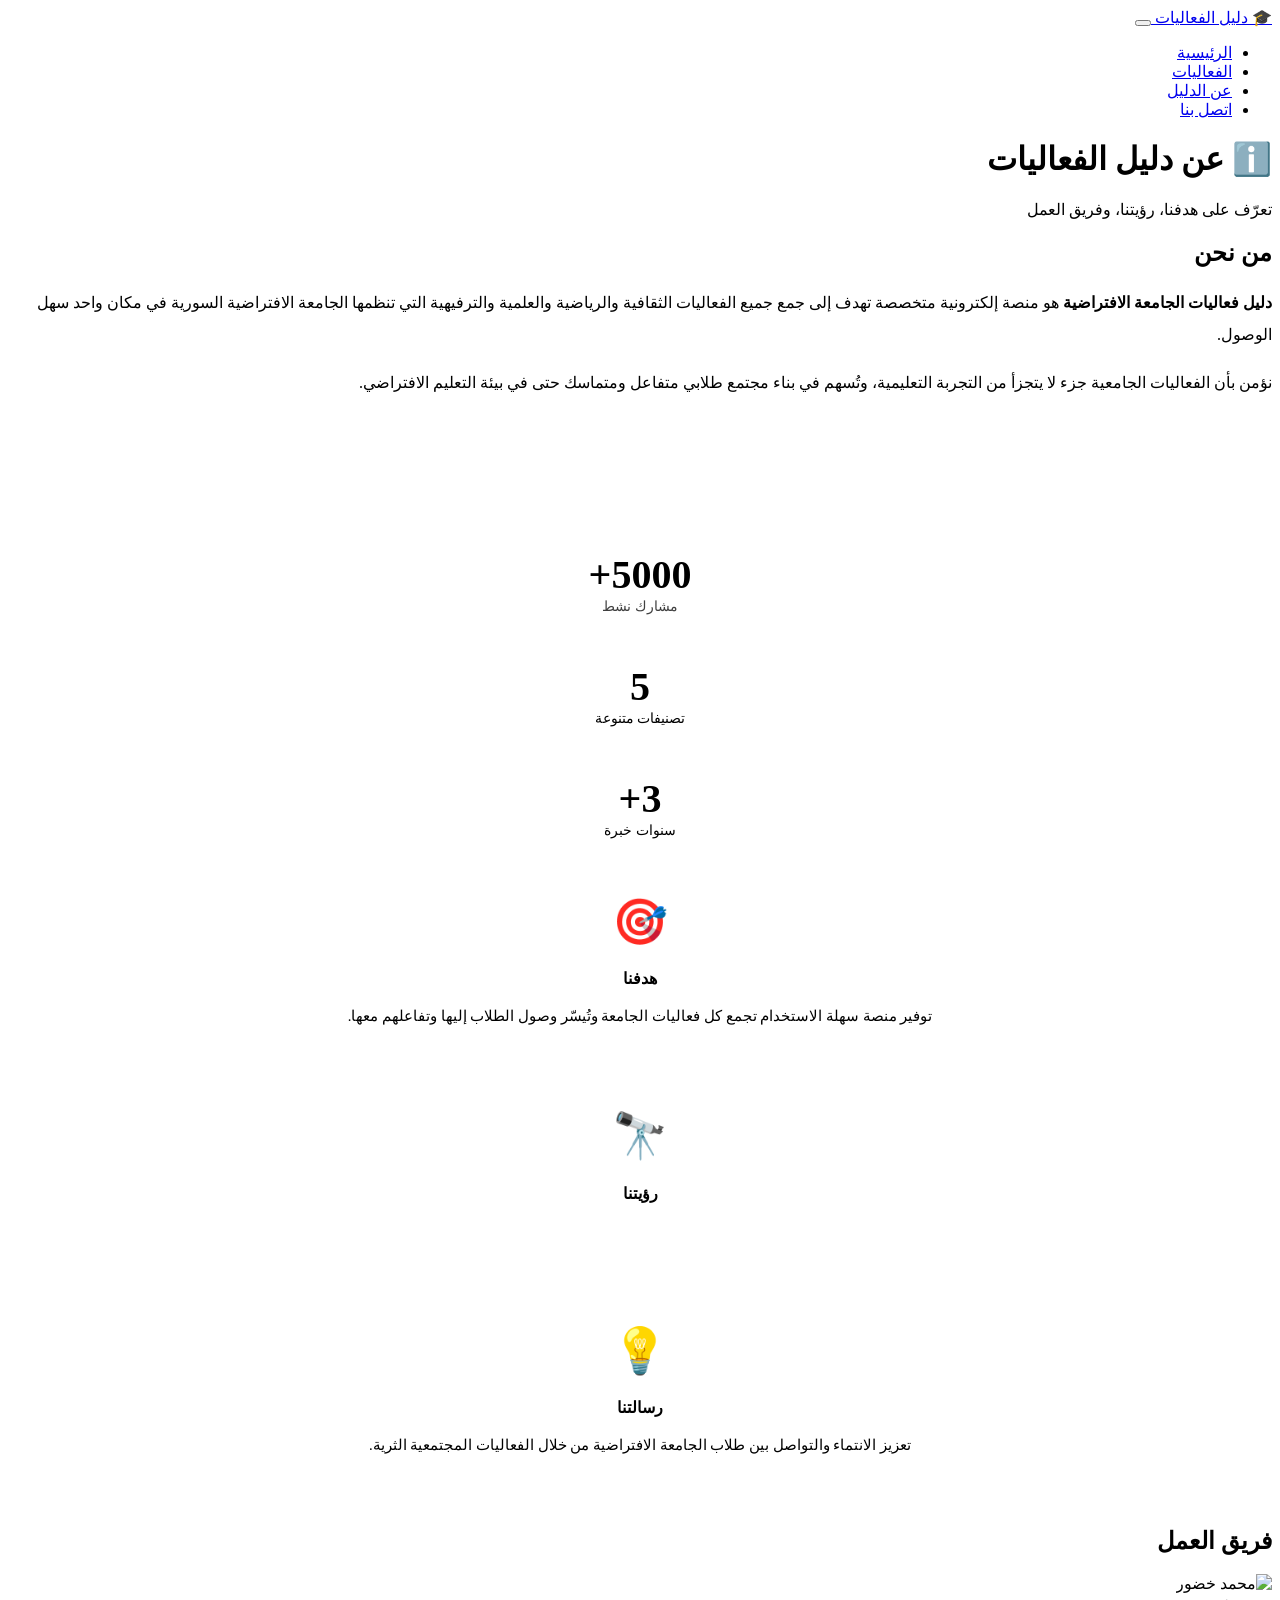
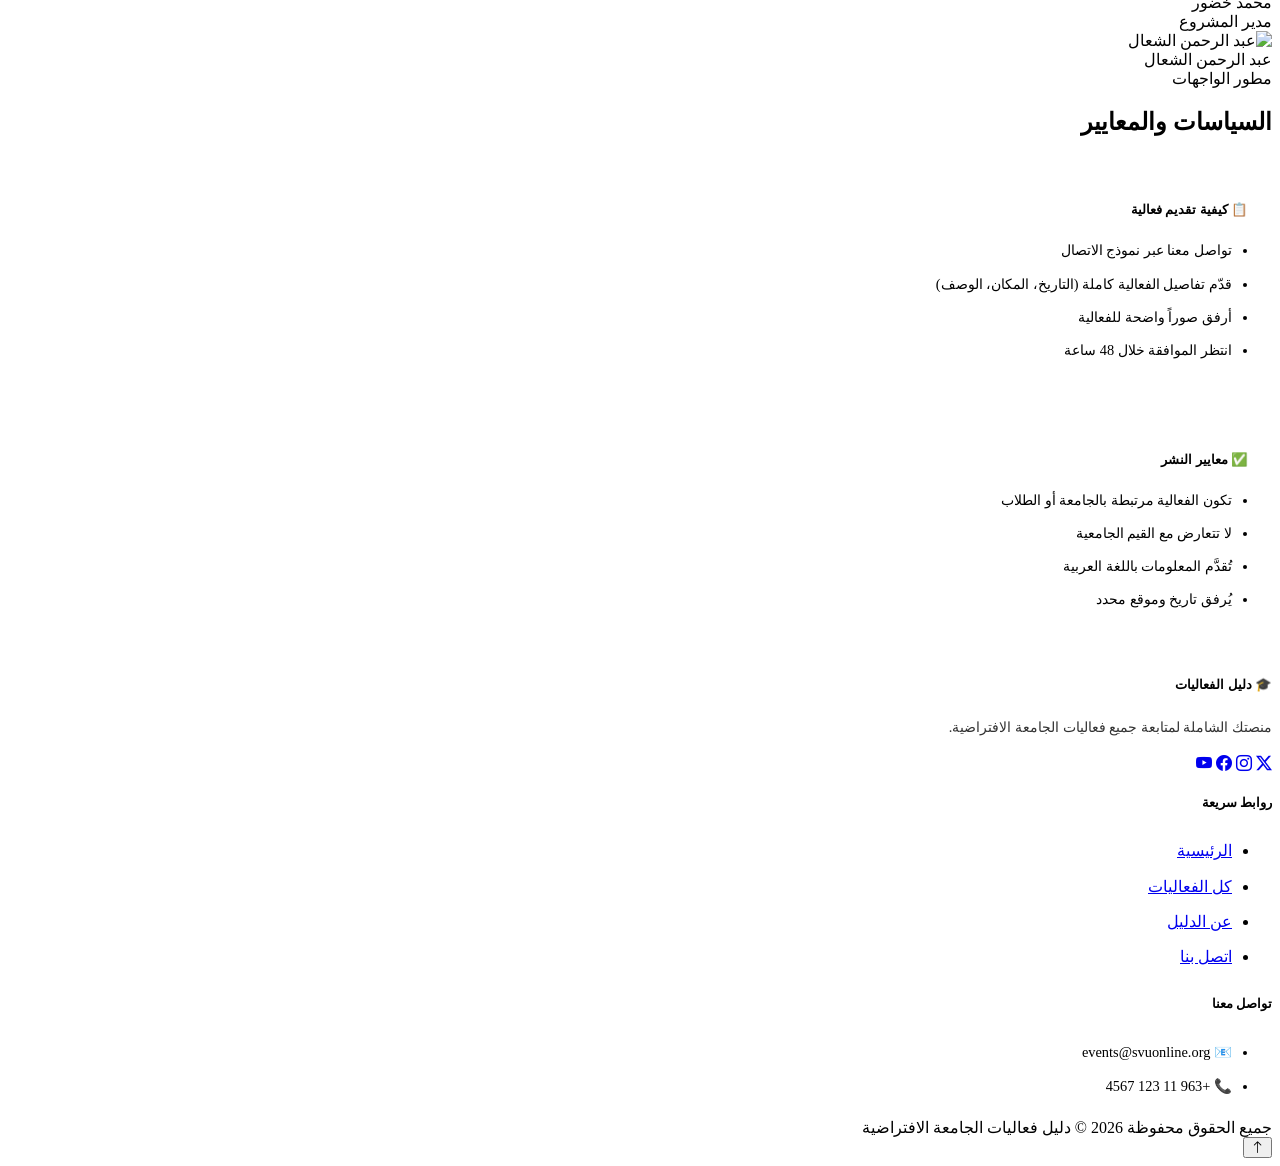
==== about.html @ 3f0cc9a3 "Add files via upload" ====
<!DOCTYPE html>
<html lang="ar" dir="rtl">
<head>
  <meta charset="UTF-8">
  <meta name="viewport" content="width=device-width, initial-scale=1.0">
  <title>عن الدليل — الجامعة الافتراضية</title>
  <link rel="stylesheet" href="https://cdn.jsdelivr.net/npm/bootstrap@5.3.2/dist/css/bootstrap.rtl.min.css">
  <link rel="stylesheet" href="https://cdn.jsdelivr.net/npm/bootstrap-icons@1.11.3/font/bootstrap-icons.min.css">
  <link rel="stylesheet" href="assets/css/styles.css">
</head>
<body>

<!-- Navbar -->
<nav class="navbar navbar-expand-lg sticky-top">
  <div class="container">
    <a class="navbar-brand" href="index.html">
      <span class="logo-icon">🎓</span>
      دليل الفعاليات
    </a>
    <button class="navbar-toggler" type="button" data-bs-toggle="collapse" data-bs-target="#mainNav">
      <span class="navbar-toggler-icon"></span>
    </button>
    <div class="collapse navbar-collapse" id="mainNav">
      <ul class="navbar-nav me-auto">
        <li class="nav-item"><a class="nav-link" href="index.html">الرئيسية</a></li>
        <li class="nav-item"><a class="nav-link" href="events.html">الفعاليات</a></li>
        <li class="nav-item"><a class="nav-link active" href="about.html">عن الدليل</a></li>
        <li class="nav-item"><a class="nav-link" href="contact.html">اتصل بنا</a></li>
      </ul>
    </div>
  </div>
</nav>

<!-- Page Header -->
<div class="page-header">
  <div class="container">
    <h1>ℹ️ عن دليل الفعاليات</h1>
    <p>تعرّف على هدفنا، رؤيتنا، وفريق العمل</p>
  </div>
</div>

<main class="container">

  <!-- Mission & Vision -->
  <section class="section-pad pb-2">
    <div class="row align-items-center g-5">
      <div class="col-lg-6">
        <h2 class="section-title">من نحن</h2>
        <p style="color:var(--text-muted);line-height:2;font-size:1rem">
          <strong style="color:var(--primary)">دليل فعاليات الجامعة الافتراضية</strong> هو منصة إلكترونية متخصصة تهدف إلى جمع جميع الفعاليات الثقافية والرياضية والعلمية والترفيهية التي تنظمها الجامعة الافتراضية السورية في مكان واحد سهل الوصول.
        </p>
        <p style="color:var(--text-muted);line-height:2;font-size:1rem">
          نؤمن بأن الفعاليات الجامعية جزء لا يتجزأ من التجربة التعليمية، وتُسهم في بناء مجتمع طلابي متفاعل ومتماسك حتى في بيئة التعليم الافتراضي.
        </p>
      </div>
      <div class="col-lg-6">
        <div class="row g-3">
          <div class="col-6">
            <div style="background:var(--primary);color:#fff;border-radius:var(--radius);padding:1.5rem;text-align:center">
              <div style="font-size:2.5rem;font-weight:900;color:var(--accent)">50+</div>
              <div style="font-size:.9rem;opacity:.85">فعالية شهرياً</div>
            </div>
          </div>
          <div class="col-6">
            <div style="background:var(--accent);color:var(--text);border-radius:var(--radius);padding:1.5rem;text-align:center">
              <div style="font-size:2.5rem;font-weight:900">5000+</div>
              <div style="font-size:.9rem;opacity:.75">مشارك نشط</div>
            </div>
          </div>
          <div class="col-6">
            <div style="background:var(--bg-card);border:1px solid var(--border);border-radius:var(--radius);padding:1.5rem;text-align:center;box-shadow:var(--shadow)">
              <div style="font-size:2.5rem;font-weight:900;color:var(--primary)">5</div>
              <div style="font-size:.9rem;color:var(--text-muted)">تصنيفات متنوعة</div>
            </div>
          </div>
          <div class="col-6">
            <div style="background:var(--bg-card);border:1px solid var(--border);border-radius:var(--radius);padding:1.5rem;text-align:center;box-shadow:var(--shadow)">
              <div style="font-size:2.5rem;font-weight:900;color:var(--primary)">3+</div>
              <div style="font-size:.9rem;color:var(--text-muted)">سنوات خبرة</div>
            </div>
          </div>
        </div>
      </div>
    </div>
  </section>

  <div class="divider"></div>

  <!-- Vision & Mission -->
  <section class="section-pad pb-2">
    <div class="row g-4">
      <div class="col-md-4">
        <div style="background:var(--bg-card);border-radius:var(--radius);box-shadow:var(--shadow);border:1px solid var(--border);padding:2rem;text-align:center;height:100%">
          <div style="font-size:2.8rem;margin-bottom:1rem">🎯</div>
          <h4 style="color:var(--primary);font-weight:700;margin-bottom:.8rem">هدفنا</h4>
          <p style="color:var(--text-muted);font-size:.92rem;line-height:1.9">توفير منصة سهلة الاستخدام تجمع كل فعاليات الجامعة وتُيسّر وصول الطلاب إليها وتفاعلهم معها.</p>
        </div>
      </div>
      <div class="col-md-4">
        <div style="background:var(--primary);border-radius:var(--radius);padding:2rem;text-align:center;height:100%">
          <div style="font-size:2.8rem;margin-bottom:1rem">🔭</div>
          <h4 style="color:var(--accent);font-weight:700;margin-bottom:.8rem">رؤيتنا</h4>
          <p style="color:rgba(255,255,255,0.85);font-size:.92rem;line-height:1.9">أن نكون المرجع الأول لكل طالب يبحث عن فعاليات جامعية في الوطن العربي.</p>
        </div>
      </div>
      <div class="col-md-4">
        <div style="background:var(--bg-card);border-radius:var(--radius);box-shadow:var(--shadow);border:1px solid var(--border);padding:2rem;text-align:center;height:100%">
          <div style="font-size:2.8rem;margin-bottom:1rem">💡</div>
          <h4 style="color:var(--primary);font-weight:700;margin-bottom:.8rem">رسالتنا</h4>
          <p style="color:var(--text-muted);font-size:.92rem;line-height:1.9">تعزيز الانتماء والتواصل بين طلاب الجامعة الافتراضية من خلال الفعاليات المجتمعية الثرية.</p>
        </div>
      </div>
    </div>
  </section>

  <div class="divider"></div>

  <!-- Team -->
<section class="section-pad pb-2">
  <h2 class="section-title">فريق العمل</h2>
  <div class="row g-4">
    <div class="col-6 col-md-3">
      <div class="team-card">
        <img src="https://ui-avatars.com/api/?name=mohammad+ khdour&size=200&background=4f1b8c&color=ffffff&bold=true&font-size=0.4&rounded=true" class="team-avatar" alt="محمد خضور">
        <div class="team-name">محمد خضور</div>
        <div class="team-role">مدير المشروع</div>
      </div>
    </div>
    <div class="col-6 col-md-3">
      <div class="team-card">
        <img src="https://ui-avatars.com/api/?name=ABDULRAHMAN+ALCHAAL&size=200&background=c84ab7&color=ffffff&bold=true&font-size=0.4&rounded=true" class="team-avatar" alt="عبد الرحمن الشعال">
        <div class="team-name">عبد الرحمن الشعال</div>
        <div class="team-role">مطور الواجهات</div>
      </div>
    </div>
  </div>
</section>

  <div class="divider"></div>

  <!-- Policies -->
  <section class="section-pad">
    <h2 class="section-title">السياسات والمعايير</h2>
    <div class="row g-4">
      <div class="col-md-6">
        <div style="background:var(--bg-card);border-radius:var(--radius);box-shadow:var(--shadow);border:1px solid var(--border);padding:1.5rem">
          <h5 style="color:var(--primary);font-weight:700;margin-bottom:1rem">📋 كيفية تقديم فعالية</h5>
          <ul style="color:var(--text-muted);line-height:2.3;font-size:.9rem;padding-right:1rem">
            <li>تواصل معنا عبر نموذج الاتصال</li>
            <li>قدّم تفاصيل الفعالية كاملة (التاريخ، المكان، الوصف)</li>
            <li>أرفق صوراً واضحة للفعالية</li>
            <li>انتظر الموافقة خلال 48 ساعة</li>
          </ul>
        </div>
      </div>
      <div class="col-md-6">
        <div style="background:var(--bg-card);border-radius:var(--radius);box-shadow:var(--shadow);border:1px solid var(--border);padding:1.5rem">
          <h5 style="color:var(--primary);font-weight:700;margin-bottom:1rem">✅ معايير النشر</h5>
          <ul style="color:var(--text-muted);line-height:2.3;font-size:.9rem;padding-right:1rem">
            <li>تكون الفعالية مرتبطة بالجامعة أو الطلاب</li>
            <li>لا تتعارض مع القيم الجامعية</li>
            <li>تُقدَّم المعلومات باللغة العربية</li>
            <li>يُرفق تاريخ وموقع محدد</li>
          </ul>
        </div>
      </div>
    </div>
  </section>

</main>

<!-- Footer -->
<footer>
  <div class="container">
    <div class="row g-4">
      <div class="col-md-4">
        <h5>🎓 دليل الفعاليات</h5>
        <p style="font-size:.9rem;opacity:.8;line-height:1.8">منصتك الشاملة لمتابعة جميع فعاليات الجامعة الافتراضية.</p>
        <div class="footer-social mt-2">
         <a href="#"><i class="bi bi-twitter-x"></i></a>
          <a href="#"><i class="bi bi-instagram"></i></a>
          <a href="#"><i class="bi bi-facebook"></i></a>
          <a href="#"><i class="bi bi-youtube"></i></a>
        </div>
      </div>
      <div class="col-md-4">
        <h5>روابط سريعة</h5>
        <ul style="line-height:2.2">
          <li><a href="index.html">الرئيسية</a></li>
          <li><a href="events.html">كل الفعاليات</a></li>
          <li><a href="about.html">عن الدليل</a></li>
          <li><a href="contact.html">اتصل بنا</a></li>
        </ul>
      </div>
      <div class="col-md-4">
        <h5>تواصل معنا</h5>
        <ul style="line-height:2.4;font-size:.9rem">
          <li>📧 events@svuonline.org</li>
          <li>📞 +963 11 123 4567</li>
        </ul>
      </div>
    </div>
      <div class="footer-bottom">
      جميع الحقوق محفوظة  2026 ©  دليل فعاليات الجامعة الافتراضية
    </div>
  </div>
</footer>

<button id="scrollTopBtn" title="الأعلى"><i class="bi bi-arrow-up"></i></button>
<script src="https://cdn.jsdelivr.net/npm/bootstrap@5.3.2/dist/js/bootstrap.bundle.min.js"></script>
<script src="assets/js/main.js"></script>
</body>
</html>
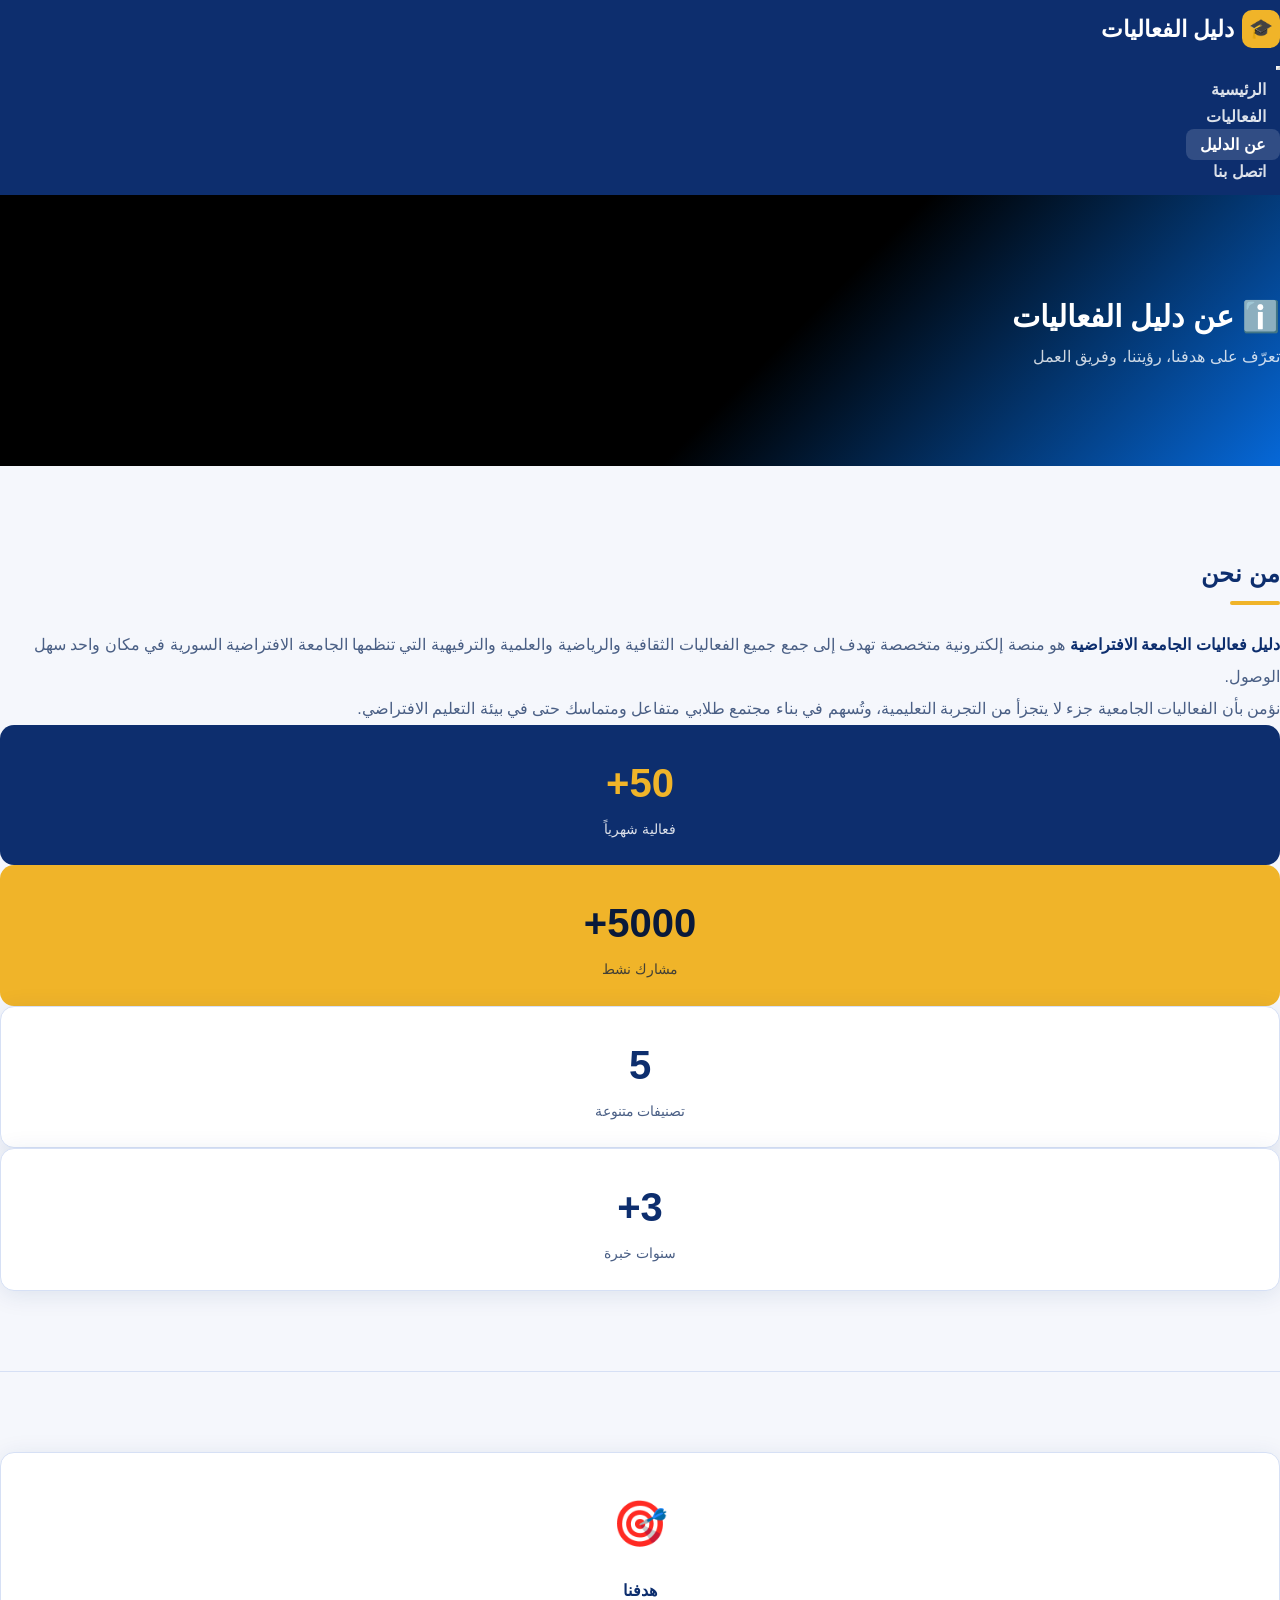
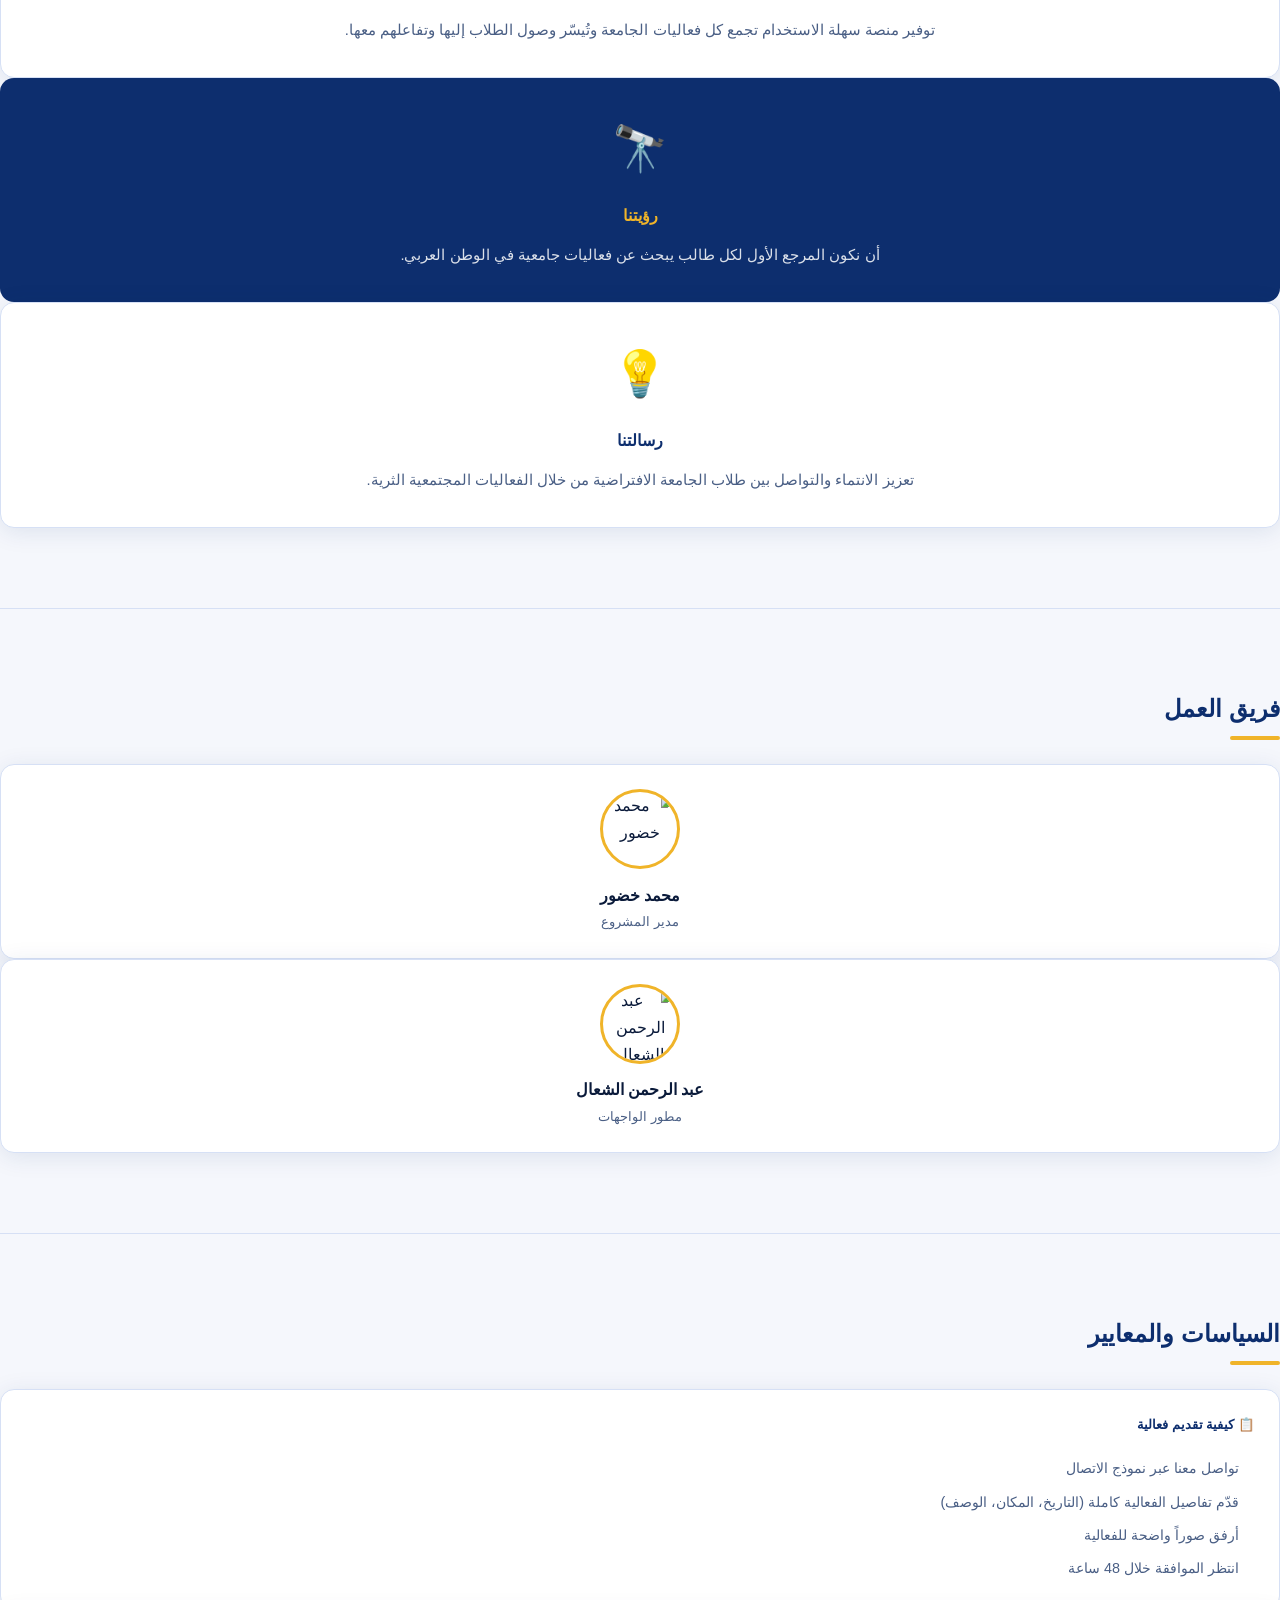
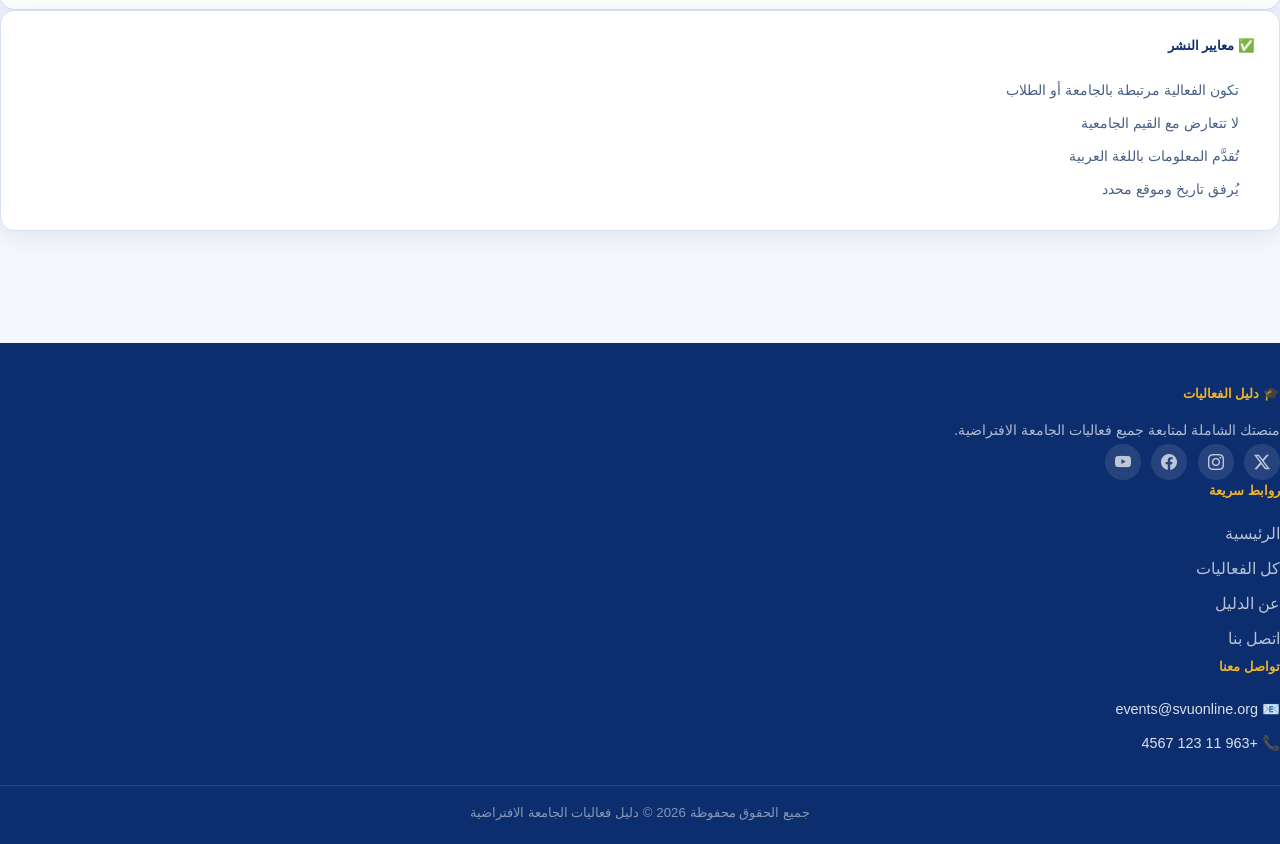
==== commit a60480c3: "Add files via upload" ====
--- a/about.html
+++ b/about.html
@@ -6,7 +6,7 @@
   <title>عن الدليل — الجامعة الافتراضية</title>
   <link rel="stylesheet" href="https://cdn.jsdelivr.net/npm/bootstrap@5.3.2/dist/css/bootstrap.rtl.min.css">
   <link rel="stylesheet" href="https://cdn.jsdelivr.net/npm/bootstrap-icons@1.11.3/font/bootstrap-icons.min.css">
-  <link rel="stylesheet" href="assets/css/styles.css">
+  <link rel="stylesheet" href="styles.css">
 </head>
 <body>
 
@@ -208,6 +208,6 @@
 
 <button id="scrollTopBtn" title="الأعلى"><i class="bi bi-arrow-up"></i></button>
 <script src="https://cdn.jsdelivr.net/npm/bootstrap@5.3.2/dist/js/bootstrap.bundle.min.js"></script>
-<script src="assets/js/main.js"></script>
+<script src="main.js"></script>
 </body>
 </html>
--- a/styles.css
+++ b/styles.css
@@ -0,0 +1,457 @@
+@import url('https://fonts.googleapis.com/css2?family=Cairo:wght@400;600;700;900&family=Tajawal:wght@400;500;700&display=swap');
+:root {
+  --primary:       #0d2e6e;   /* أزرق داكن */
+  --primary-light: #1a4fa8;
+  --accent:        #f0b429;   /* ذهبي */
+  --accent-dark:   #c8891a;
+  --bg:            #f5f7fc;
+  --bg-card:       #ffffff;
+  --text:          #0a1a3a;
+  --text-muted:    #4a5f85;
+  --border:        #d6e0f5;
+  --success:       #1db97b;
+  --danger:        #e84040;
+  --shadow:        0 4px 24px rgba(13,46,110,0.10);
+  --radius:        14px;
+  --radius-sm:     8px;
+}
+*, *::before, *::after { box-sizing: border-box; margin: 0; padding: 0; }
+html { scroll-behavior: smooth; }
+body {
+  font-family: 'Cairo', 'Tajawal', sans-serif;
+  background: var(--bg);
+  color: var(--text);
+  direction: rtl;
+  line-height: 1.7;
+}
+a { color: inherit; text-decoration: none; }
+img { max-width: 100%; border-radius: var(--radius-sm); }
+ul { list-style: none; }
+/* ---- Navbar ---- */
+.navbar {
+  background: var(--primary) !important;
+  box-shadow: 0 2px 16px rgba(13,46,110,0.18);
+  padding: 0.6rem 0;
+}
+.navbar-brand {
+  font-size: 1.45rem;
+  font-weight: 900;
+  color: #fff !important;
+  display: flex;
+  align-items: center;
+  gap: 8px;
+}
+.navbar-brand .logo-icon {
+  width: 38px; height: 38px;
+  background: var(--accent);
+  border-radius: 10px;
+  display: flex; align-items: center; justify-content: center;
+  font-size: 1.2rem;
+}
+.navbar .nav-link {
+  color: rgba(255,255,255,0.85) !important;
+  font-weight: 600;
+  font-size: 0.97rem;
+  padding: 0.45rem 0.9rem !important;
+  border-radius: 8px;
+  transition: background 0.2s, color 0.2s;
+}
+.navbar .nav-link:hover,
+.navbar .nav-link.active {
+  background: rgba(255,255,255,0.15);
+  color: #fff !important;
+}
+.navbar-toggler { border-color: rgba(255,255,255,0.4); }
+.navbar-toggler-icon { filter: invert(1); }
+
+/* ---- Hero / Slider ---- */
+.hero-section {
+  background: linear-gradient(135deg, #000000 60%, #0668d8 100%);
+  color: #fff;
+  padding: 3.5rem 0 2.5rem;
+  position: relative;
+  overflow: hidden;
+}
+.hero-section::before {
+  content: '';
+  position: absolute; inset: 0;
+  background: url("data:image/svg+xml,%3Csvg width='60' height='60' viewBox='0 0 60 60' xmlns='http://www.w3.org/2000/svg'%3E%3Cg fill='none' fill-rule='evenodd'%3E%3Cg fill='%23ffffff' fill-opacity='0.04'%3E%3Cpath d='M36 34v-4h-2v4h-4v2h4v4h2v-4h4v-2h-4zm0-30V0h-2v4h-4v2h4v4h2V6h4V4h-4zM6 34v-4H4v4H0v2h4v4h2v-4h4v-2H6zM6 4V0H4v4H0v2h4v4h2V6h4V4H6z'/%3E%3C/g%3E%3C/g%3E%3C/svg%3E");
+}
+.hero-title { font-size: 2rem; font-weight: 900; margin-bottom: 0.9rem; }
+.hero-subtitle { font-size: 1.05rem; opacity: 0.85; margin-bottom: 1.5rem; }
+.hero-badge {
+  display: inline-block;
+  background: var(--accent);
+  color: var(--text);
+  font-weight: 700;
+  font-size: 1rem;
+  padding: 4px 8px;
+  border-radius: 20px;
+
+}
+
+/* Slider */
+.slider-wrap { position: relative; overflow: hidden; border-radius: var(--radius); }
+.slider-track { display: flex; transition: transform 0.5s cubic-bezier(.4,0,.2,1); }
+.slide {
+  min-width: 100%;
+  position: relative;
+  border-radius: var(--radius);
+  overflow: hidden;
+  height: 260px;
+}
+.slide img {
+  width: 100%; height: 100%;
+  object-fit: cover;
+  border-radius: var(--radius);
+  display: block;
+}
+.slide-overlay {
+  position: absolute; inset: 0;
+  background: linear-gradient(to top, rgba(10,26,58,0.75) 40%, transparent 100%);
+  border-radius: var(--radius);
+  display: flex; flex-direction: column;
+  justify-content: flex-end;
+  padding: 1.2rem 1.4rem;
+}
+.slide-overlay h3 { color: #fff; font-size: 1.2rem; font-weight: 700; margin-bottom: 4px; }
+.slide-overlay p { color: rgba(255,255,255,0.8); font-size: 0.85rem; }
+.slider-btns { display: flex; gap: 8px; margin-top: 12px; justify-content: center; }
+.slider-btn {
+  width: 10px; height: 10px;
+  border-radius: 50%;
+  background: rgba(255,255,255,0.4);
+  border: none; cursor: pointer;
+  transition: background 0.2s, transform 0.2s;
+  padding: 0;
+}
+.slider-btn.active { background: var(--accent); transform: scale(1.3); }
+.slider-arrow {
+  position: absolute; top: 50%; transform: translateY(-50%);
+  background: rgba(255,255,255,0.18);
+  border: none; color: #fff;
+  width: 38px; height: 38px; border-radius: 50%;
+  font-size: 1.1rem; cursor: pointer;
+  z-index: 5;
+  transition: background 0.2s;
+  display: flex; align-items: center; justify-content: center;
+}
+.slider-arrow:hover { background: rgba(255,255,255,0.35); }
+.slider-arrow.prev { right: 10px; }
+.slider-arrow.next { left: 10px; }
+
+/* ---- Category Badges ---- */
+.category-badges { display: flex; flex-wrap: wrap; gap: 10px; justify-content: center; padding: 1.5rem 0; }
+.cat-badge {
+  padding: 8px 20px;
+  border-radius: 50px;
+  font-weight: 700;
+  font-size: 0.9rem;
+  cursor: pointer;
+  border: 2px solid transparent;
+  transition: all 0.2s;
+}
+.cat-badge:hover, .cat-badge.active { transform: translateY(-2px); box-shadow: 0 4px 12px rgba(0,0,0,0.15); }
+.cat-thaqafa { background: #fef3e2; color: #9a5500; border-color: #f0b429; }
+.cat-thaqafa.active { background: #f0b429; color: #fff; }
+.cat-riyadha { background: #e6f7ed; color: #0b6b36; border-color: #1db97b; }
+.cat-riyadha.active { background: #1db97b; color: #fff; }
+.cat-musiqa { background: #fce4f5; color: #82186e; border-color: #c84ab7; }
+.cat-musiqa.active { background: #c84ab7; color: #fff; }
+.cat-aaila { background: #e6eeff; color: #1a3ba0; border-color: #4a6ee0; }
+.cat-aaila.active { background: #4a6ee0; color: #fff; }
+.cat-ilm { background: #e0eaff; color: #0d2e6e; border-color: #1a4fa8; }
+.cat-ilm.active { background: #1a4fa8; color: #fff; }
+.cat-all { background: var(--primary); color: #fff; border-color: var(--primary); }
+
+/* ---- Section Title ---- */
+.section-title {
+  font-size: 1.5rem;
+  font-weight: 900;
+  color: var(--primary);
+  margin-bottom: 1.5rem;
+  position: relative;
+  display: inline-block;
+}
+.section-title::after {
+  content: '';
+  display: block;
+  width: 50px; height: 4px;
+  background: var(--accent);
+  border-radius: 2px;
+  margin-top: 6px;
+}
+
+/* ---- Event Card ---- */
+.event-card {
+  background: var(--bg-card);
+  border-radius: var(--radius);
+  box-shadow: var(--shadow);
+  border: 1px solid var(--border);
+  overflow: hidden;
+  transition: transform 0.22s, box-shadow 0.22s;
+  height: 100%;
+  display: flex; flex-direction: column;
+  max-width: 350px;  /* ← أضف هذا السطر */
+}
+.event-card:hover {
+  transform: translateY(-5px);
+  box-shadow: 0 12px 36px rgba(13,46,110,0.16);
+}
+.event-card-img {
+  height: 210px;
+  object-fit: cover;
+  width: 100%;
+  border-radius: 0;
+}
+.event-card-body { padding: 1rem 1.1rem; flex: 1; display: flex; flex-direction: column; }
+.event-card-title { font-size: 1rem; font-weight: 700; color: var(--text); margin-bottom: 6px; }
+.event-card-meta { font-size: 0.82rem; color: var(--text-muted); display: flex; flex-wrap: wrap; gap: 8px; margin-bottom: 8px; }
+.event-card-meta span { display: flex; align-items: center; gap: 4px; font-weight: 00;font-weight: 400; }
+.event-card-desc { font-size: 0.87rem; color: var(--text-muted); flex: 1; margin-bottom: 10px; }
+.event-cat-badge {
+  display: inline-block;
+  font-size: 0.95rem;
+  font-weight: 700;
+  padding: 3px 12px;
+  border-radius: 20px;
+  margin-bottom: 8px;
+  text-align: center;
+}
+
+/* ---- Buttons ---- */
+.btn-primary-custom {
+  background: var(--primary);
+  color: #fff;
+  border: none;
+  border-radius: 50px;
+  padding: 14px 26px;
+  font-family: 'Cairo', sans-serif;
+  font-weight: 700;
+  font-size: 0.9rem;
+  cursor: pointer;
+  transition: background 0.2s, transform 0.15s;
+  display: inline-flex;
+  align-items: center;
+  justify-content: center;
+  text-align: center;
+  margin-top: 5%;
+}
+.btn-primary-custom:hover { background: var(--primary-light); transform: translateY(-1px); color: #fff; }
+
+.btn-accent {
+  background: var(--accent);
+  color: var(--text);
+  border: none;
+  border-radius: 50px;
+  padding: 8px 22px;
+  font-family: 'Cairo', sans-serif;
+  font-weight: 700;
+  font-size: 0.9rem;
+  cursor: pointer;
+  transition: background 0.2s;
+  display: inline-flex;
+  align-items: center;
+  justify-content: center;
+  text-align: center;
+}
+.btn-accent:hover { background: var(--accent-dark); color: #fff; }
+
+.btn-outline-custom {
+  background: transparent;
+  color: var(--primary);
+  border: 2px solid var(--primary);
+  border-radius: 50px;
+  padding: 7px 20px;
+  font-family: 'Cairo', sans-serif;
+  font-weight: 700;
+  font-size: 0.9rem;
+  cursor: pointer;
+  transition: all 0.2s;
+  display: inline-flex;
+  align-items: center;
+  justify-content: center;
+  text-align: center;
+}
+.btn-outline-custom:hover { background: var(--primary); color: #fff; }
+
+/* ---- Footer ---- */
+footer {
+  background: var(--primary);
+  color: rgba(255,255,255,0.85);
+  padding: 2.5rem 0 1.2rem;
+  margin-top: 4rem;
+}
+footer h5 { color: var(--accent); font-weight: 700; margin-bottom: 0.8rem; }
+footer a { color: rgba(255,255,255,0.7); transition: color 0.2s; }
+footer a:hover { color: var(--accent); }
+.footer-social a {
+  display: inline-flex; align-items: center; justify-content: center;
+  width: 36px; height: 36px;
+  background: rgba(255,255,255,0.1);
+  border-radius: 50%;
+  margin-left: 6px;
+  font-size: 1rem;
+  transition: background 0.2s;
+}
+.footer-social a:hover { background: var(--accent); color: var(--text); }
+.footer-bottom {
+  border-top: 1px solid rgba(255,255,255,0.12);
+  margin-top: 1.5rem;
+  padding-top: 1rem;
+  font-size: 0.83rem;
+  color: rgba(255,255,255,0.5);
+  text-align: center;
+}
+
+/* ---- Search / Filter Bar ---- */
+.filter-bar {
+  background: var(--bg-card);
+  border-radius: var(--radius);
+  box-shadow: var(--shadow);
+  border: 1px solid var(--border);
+  padding: 1.2rem 1.4rem;
+  margin-bottom: 2rem;
+}
+.filter-bar .form-control,
+.filter-bar .form-select {
+  border-radius: 8px;
+  border: 1.5px solid var(--border);
+  font-family: 'Cairo', sans-serif;
+  font-size: 0.9rem;
+}
+.filter-bar .form-control:focus,
+.filter-bar .form-select:focus {
+  border-color: var(--primary-light);
+  box-shadow: 0 0 0 3px rgba(26,79,168,0.12);
+}
+
+/* ---- Event Detail Page ---- */
+.event-detail-hero {
+  height: 320px;
+  object-fit: cover;
+  width: 100%;
+  border-radius: var(--radius);
+}
+.event-info-card {
+  background: var(--bg-card);
+  border-radius: var(--radius);
+  box-shadow: var(--shadow);
+  border: 1px solid var(--border);
+  padding: 1.4rem;
+}
+.event-info-row {
+  display: flex; align-items: flex-start; gap: 10px;
+  padding: 0.6rem 0;
+  border-bottom: 1px solid var(--border);
+  font-size: 0.93rem;
+}
+.event-info-row:last-child { border-bottom: none; }
+.event-info-icon { color: var(--primary); font-size: 1.1rem; flex-shrink: 0; margin-top: 2px; }
+.gallery-img {
+  height: 120px;
+  object-fit: cover;
+  width: 100%;
+  border-radius: var(--radius-sm);
+  cursor: pointer;
+  transition: opacity 0.2s, transform 0.2s;
+}
+.gallery-img:hover { opacity: 0.85; transform: scale(1.03); }
+
+/* ---- About Page ---- */
+.team-card {
+  background: var(--bg-card);
+  border-radius: var(--radius);
+  box-shadow: var(--shadow);
+  border: 1px solid var(--border);
+  padding: 1.5rem 1rem;
+  text-align: center;
+  transition: transform 0.2s;
+}
+.team-card:hover { transform: translateY(-4px); }
+.team-avatar {
+  width: 80px; height: 80px;
+  border-radius: 50%;
+  object-fit: cover;
+  margin: 0 auto 0.8rem;
+  border: 3px solid var(--accent);
+  display: block;
+}
+.team-name { font-weight: 700; color: var(--text); margin-bottom: 2px; }
+.team-role { font-size: 0.83rem; color: var(--text-muted); }
+
+/* ---- Contact Page ---- */
+.contact-form-card {
+  background: var(--bg-card);
+  border-radius: var(--radius);
+  box-shadow: var(--shadow);
+  border: 1px solid var(--border);
+  padding: 2rem;
+  height: 92.25vh;
+}
+.contact-form-card .form-control,
+.contact-form-card .form-select {
+  border-radius: 8px;
+  border: 1.5px solid var(--border);
+  font-family: 'Cairo', sans-serif;
+  padding: 0.6rem 0.9rem;
+}
+.contact-form-card .form-control:focus {
+  border-color: var(--primary-light);
+  box-shadow: 0 0 0 3px rgba(26,79,168,0.12);
+}
+.contact-info-item {
+  display: flex; align-items: flex-start; gap: 12px;
+  padding: 1rem 0;
+  border-bottom: 1px solid var(--border);
+}
+.contact-info-item:last-child { border-bottom: none; }
+.contact-info-icon {
+  width: 44px; height: 44px;
+  background: var(--primary);
+  color: #fff;
+  border-radius: 10px;
+  display: flex; align-items: center; justify-content: center;
+  font-size: 1.1rem;
+  flex-shrink: 0;
+}
+
+/* ---- Misc ---- */
+.section-pad { padding: 3rem 0; }
+.divider { height: 1px; background: var(--border); margin: 2rem 0; }
+.page-header {
+  background: linear-gradient(135deg, #000000 60%, #0668d8 100%);
+  color: #fff;
+  padding: 6rem 0;
+  margin-bottom: 2.5rem;
+}
+.page-header h1 { font-size: 1.9rem; font-weight: 900; }
+.page-header p { opacity: 0.8; font-size: 1rem; }
+
+/* Scroll to top */
+#scrollTopBtn {
+  position: fixed;
+  bottom: 28px;
+  left: 28px;
+  width: 44px; height: 44px;
+  background: var(--accent);
+  color: #fff;
+  border: none;
+  border-radius: 50%;
+  font-size: 1.2rem;
+  cursor: pointer;
+  box-shadow: 0 4px 16px rgba(13,46,110,0.28);
+  display: none;
+  align-items: center; justify-content: center;
+  z-index: 999;
+  transition: background 0.2s, transform 0.2s;
+}
+#scrollTopBtn:hover { background: var(--accent); transform: translateY(-2px); }
+#scrollTopBtn.show { display: flex; }
+
+/* Responsive */
+@media (max-width: 768px) {
+  .hero-title { font-size: 1.5rem; }
+  .section-title { font-size: 1.2rem; }
+  .slide { height: 200px; }
+}
